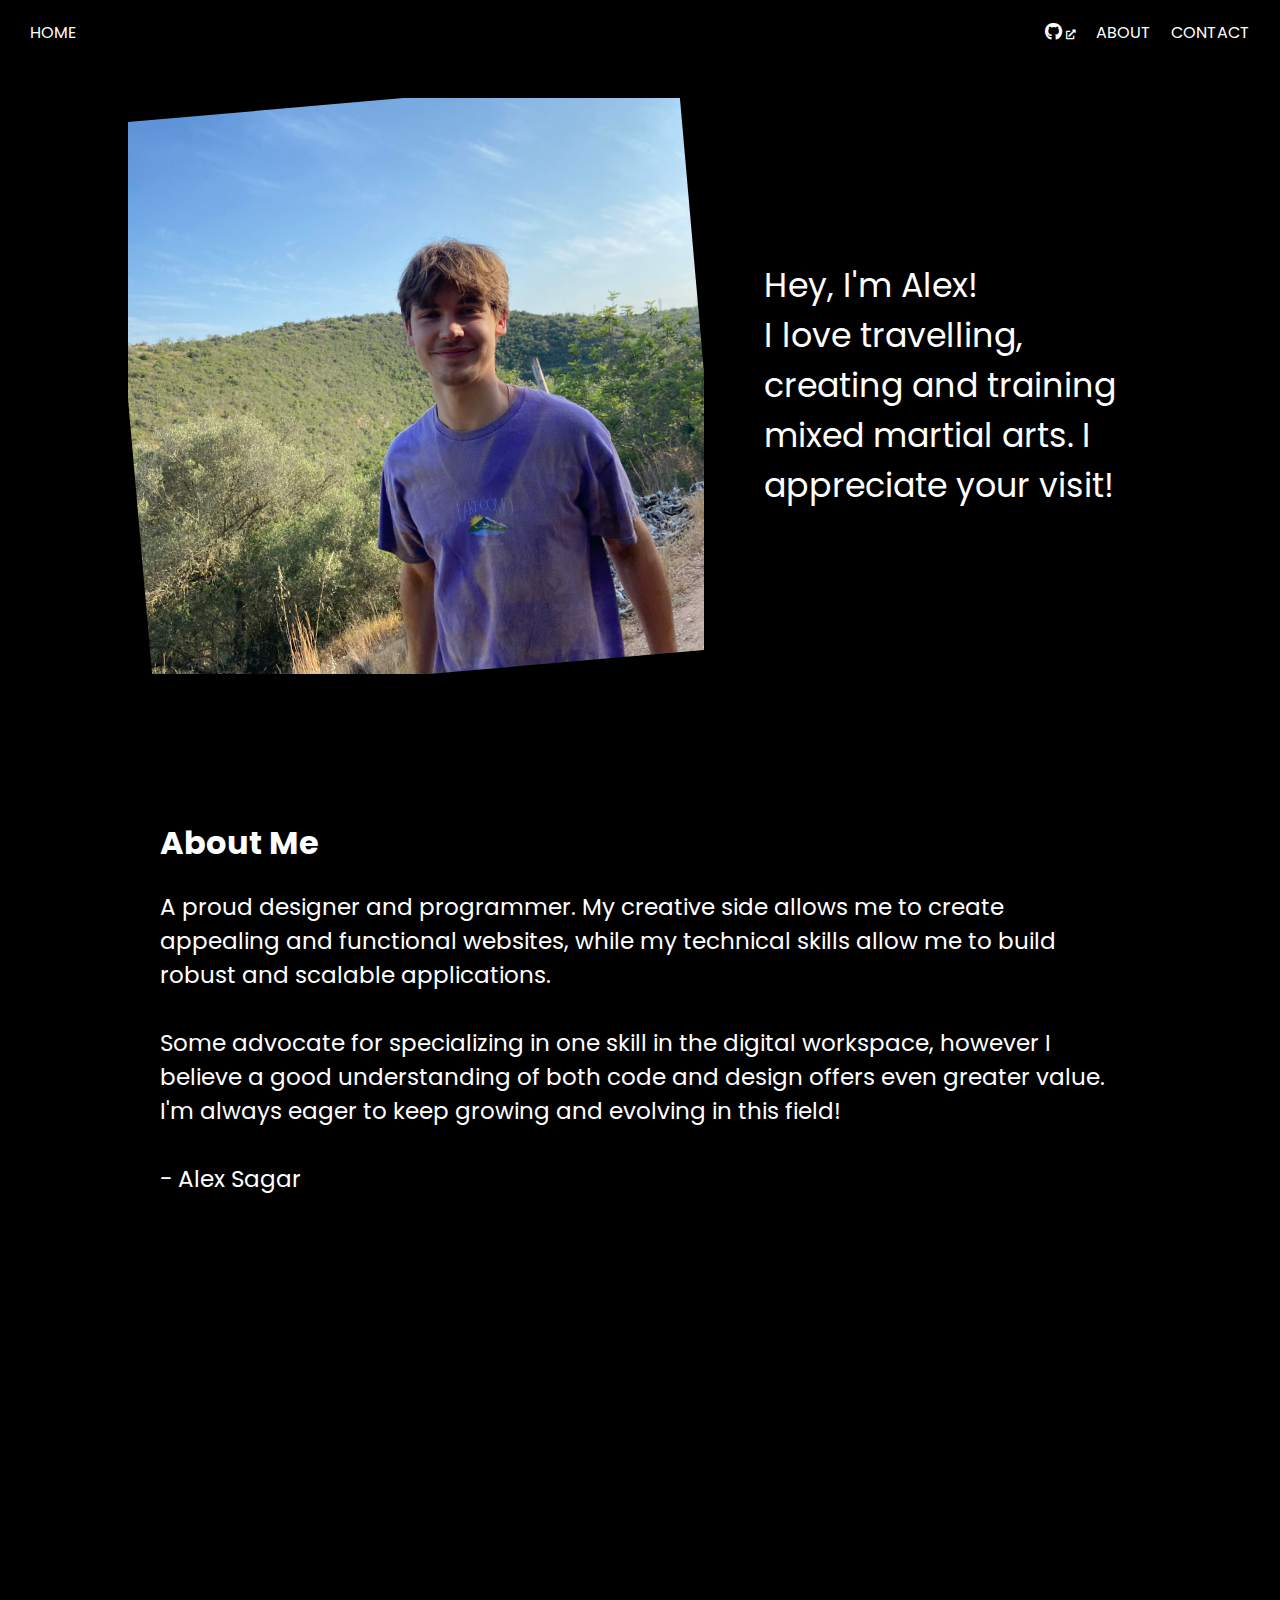
==== about.html @ 1e2120cf "Initial commit" ====
<!DOCTYPE html>
<html lang="en">

<head>
  <meta charset="UTF-8">
  <meta name="viewport" content="width=device-width, initial-scale=1.0">
  <title>About Me - Alex Sagar</title>

  <!-- CSS files -->
  <link rel="stylesheet" href="./styles/style.css">
  <link rel="stylesheet" href="./styles/about.css">

  <!-- Add-ons -->
  <link rel="stylesheet" href="https://cdnjs.cloudflare.com/ajax/libs/font-awesome/5.15.3/css/all.min.css">
  <link rel="icon" href="images/favicon.ico" type="image/x-icon">

  <!-- JS files -->
  <script src="./scripts/app.js"></script>

</head>

<body>

  <!-- Navigation Bar -->
  <div id="nav-placeholder"></div>
  <script>
    fetch('nav.html')
      .then(response => response.text())
      .then(data => {
        document.getElementById('nav-placeholder').innerHTML = data;
      });
  </script>


  <!-- Intro -->
  <section class="about-section intro hidden">
    <div class="image-container">
      <img src="./images/Me-1.jpeg" alt="Alex Sagar" class="about-image-1">
    </div>
    <div class="intro-text">
      <p>Hey, I'm Alex!<br>I love travelling, creating and training mixed martial arts. I appreciate
        your visit!</p>
    </div>
  </section>


  <!-- Text -->
  <section class="about-section hidden">
    <h1>About Me</h1>
    <p>
      A proud designer and programmer. My creative side allows me to create appealing and functional
      websites,
      while my technical skills allow me to build robust and scalable applications. <br><br>
      Some advocate for specializing in one skill in the digital workspace, however I believe a good
      understanding
      of both code and design offers even greater value. I'm always eager to keep growing and evolving in this field!
      <br><br>- Alex Sagar
    </p>
  </section>


  <!-- Links -->
  <section class="about-section hidden links-container">
    <h2>My Online Links:</h2>
    <div>
      <a href="https://github.com/asxgxr" class="button" target="_blank">Github <i
          class="fas fa-external-link-alt"></i></a>
    </div>
    <div>
      <a href="https://linkedin.com/in/alex-sagar" class="button" target="_blank">LinkedIn <i
          class="fas fa-external-link-alt"></i></a>
    </div>
  </section>


  <!-- Software -->
  <section class="about-section hidden">
    <h2>Software</h2>
    <p>
      For software, I use Blender for my 3D work, and Adobe products for SVGs and image manipulation. <br><br>Here's my
      full software breakdown:<br>- Blender (3D Art, Sculpting, VFX, Video Editing)<br>- CSS, Java, HTML
      (Website
      Creation)<br>- Figma (UI/UX Mockups)<br>- Python (Automated Coding, API calls)<br>- Adobe Illustrator (Logos, SVG
      Design)
    </p>
  </section>


  <!-- Contact -->
  <section class="about-section hidden">
    <h2>Contact</h2>
    <p>
      If you’d like to contact me you can do so on my <a href="contact.html">Contact Page</a>
    </p>
  </section>
</body>

</html>
---- styles/style.css ----
@import url('https://fonts.googleapis.com/css2?family=Poppins:wght@200;400;700&display=swap');

body {
  background-color: #000000;
  color: #ffffff;
  font-family: 'Poppins', sans-serif;
  padding-top: 60px;
  overflow-x: hidden;
}

.hidden,
.show {
  transition: all 1s;
  transform: translateX(100%);
  opacity: 0;
}

.show {
  transform: translate(0);
  opacity: 1;
}


nav {
  background-color: #000000;
  color: #ffffff;
  font-family: 'Poppins', sans-serif;
  display: flex;
  justify-content: space-between;
  align-items: center;
  padding: 20px;
  position: fixed;
  top: 0;
  left: 0;
  width: 100%;
  z-index: 1;
}

.nav-left,
.nav-right {
  display: flex;
}

.nav-right {
  margin-right: 40px;
}

nav a {
  color: inherit;
  text-decoration: none;
  margin: 0 10px;
  font-weight: 400;
}

.arrow-container {
  cursor: pointer;
  display: flex;
  flex-direction: column;
  align-items: center;
}

#bounce-arrow {
  position: fixed;
  cursor: pointer;
  left: 50%;
  bottom: 20px;
  transform: translateX(-50%);
  animation: bounce 2s infinite;
}

.arrow-line {
  border: solid #ffffff;
  border-width: 0 3px 3px 0;
  display: inline-block;
  padding: 6px;
  margin: 2px;
  transform: rotate(45deg);
}

@keyframes bounce {

  0%,
  20%,
  50%,
  80%,
  100% {
    transform: translateY(0);
  }

  40% {
    transform: translateY(-20px);
  }

  60% {
    transform: translateY(-10px);
  }
}

.button {
  display: inline-block;
  background-color: black;
  color: white;
  border: 2px solid white;
  padding: 10px 20px;
  font-size: 1rem;
  font-family: 'Poppins', sans-serif;
  cursor: pointer;
  transition: background-color 0.3s, color 0.3s;
  margin: 5px 0;
  text-decoration: none;
}

.button:hover {
  background-color: white;
  color: black;
}

.button:focus {
  outline: none;
}

a {
  color: white;
  text-decoration: underline;
}

/* Loading screen */
#loading-screen {
  position: fixed;
  /* Use fixed positioning to cover the whole screen */
  top: 0;
  left: 0;
  width: 100%;
  /* Cover the full width */
  height: 100%;
  /* Cover the full height */
  background-color: black;
  /* Black background */
  display: flex;
  /* Use flexbox for centering */
  justify-content: center;
  /* Center horizontally */
  align-items: center;
  /* Center vertically */
  z-index: 1000;
  /* Ensure it's above other content */
  color: white;
  /* White text color */
  font-family: 'Poppins', sans-serif;
  /* Use Poppins font */
}

/* Percentage counter style */
.percentage-counter {
  font-size: 13px;
  /* Small text size, adjust as needed */
}
---- styles/about.css ----
/* Shared styles for .about-section */
.about-section {
  display: column;
  align-items: center;
  justify-content: flex-start;
  flex-wrap: wrap;
  max-width: 75vw;
  margin-top: 30px;
  margin-bottom: 145px;
  margin-left: auto;
  margin-right: auto;
}

.about-section.intro {
  max-width: 80vw;
  display: flex;
}

.about-section p {
  font-size: 1.8vw;
}

.about-section.intro .intro-text p {
  font-size: 2.6vw;
}

.about-section.intro .intro-text {
  flex: 1;
  padding-left: 30px;
  margin-left: 30px;
}

.image-container {
  position: relative;
  overflow: hidden;
  width: 100%;
  padding-top: 56.25%;
  max-width: 45vw;
  max-height: auto;
}

.about-text h1,
.about-text h2 {
  text-align: left;
  margin-bottom: 20px;
}

.about-image-1,
.about-image-2 {
  position: absolute;
  top: 0;
  left: 0;
  width: 100%;
  height: 100%;
  object-fit: cover;
}

.about-image-1 {
  transform: rotate(-5deg);
}

.about-image-2 {
  transform: rotate(5deg);
}

.about-section .button {
  display: inline-block;
  margin-right: 10px;
  text-align: left;
}

.about-section.links-container {
  flex-direction: column;
  align-items: flex-start;
}


/* Increase font size for smaller screens */
@media (max-width: 700px) {
  .about-section {
    flex-direction: column;
    align-items: center;
    max-width: 75vw;
  }

  .about-section.intro .intro-text {
    text-align: left;
    margin-left: 0;
    max-width: 100%;
    padding: 0 30px;
    margin-top: 30px;
  }

  .about-section.intro .intro-text p {
    font-size: 1.3rem;
  }

  .about-section p {
    font-size: 1rem;
  }

  .about-section h1,
  .about-section h2 {
    font-size: 5vw;
    text-align: left;
  }

  .image-container {
    width: 100%;
    max-width: 100%;
  }
}
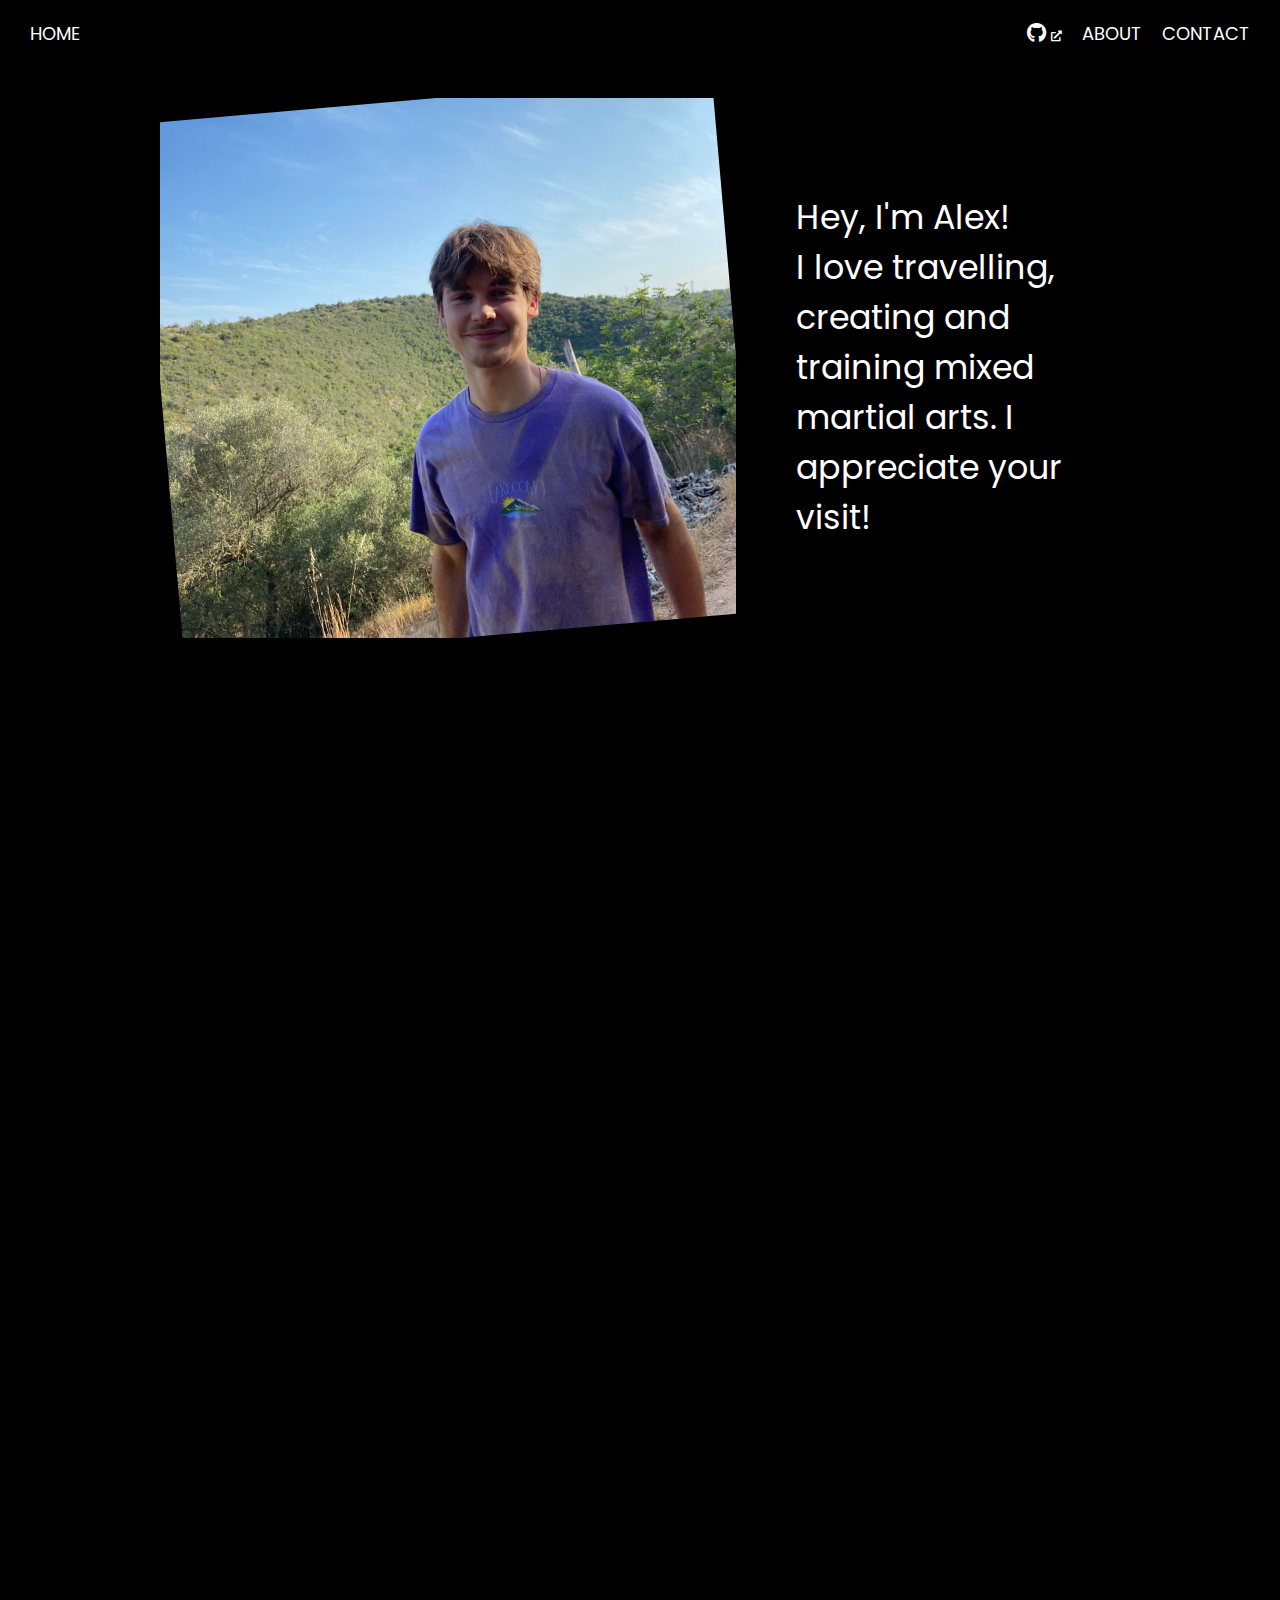
==== commit 731e8101: "Commit" ====
--- a/about.html
+++ b/about.html
@@ -19,7 +19,7 @@
 
 </head>
 
-<body>
+<body class="scrollable-body">
 
   <!-- Navigation Bar -->
   <div id="nav-placeholder"></div>
@@ -48,7 +48,7 @@
   <section class="about-section hidden">
     <h1>About Me</h1>
     <p>
-      A proud designer and programmer. My creative side allows me to create appealing and functional
+      A proud designer and programmer. My creative side allows me to design appealing and functional
       websites,
       while my technical skills allow me to build robust and scalable applications. <br><br>
       Some advocate for specializing in one skill in the digital workspace, however I believe a good
--- a/styles/style.css
+++ b/styles/style.css
@@ -6,6 +6,7 @@
   font-family: 'Poppins', sans-serif;
   padding-top: 60px;
   overflow-x: hidden;
+  overflow-y: hidden;
 }
 
 .hidden,
@@ -50,6 +51,7 @@
   text-decoration: none;
   margin: 0 10px;
   font-weight: 400;
+  font-size: 18px;
 }
 
 .arrow-container {
@@ -154,4 +156,11 @@
 .percentage-counter {
   font-size: 13px;
   /* Small text size, adjust as needed */
+}
+
+/* Class for pages where scrolling is enabled */
+.scrollable-body {
+  overflow-y: auto;
+  overflow-x: hidden;
+  /* Enable scrolling for pages with this class */
 }--- a/styles/about.css
+++ b/styles/about.css
@@ -1,23 +1,31 @@
-/* Shared styles for .about-section */
+/* about.css */
+
 .about-section {
   display: column;
   align-items: center;
   justify-content: flex-start;
   flex-wrap: wrap;
-  max-width: 75vw;
+  max-width: 70vw;
   margin-top: 30px;
-  margin-bottom: 145px;
+  margin-bottom: 150px;
   margin-left: auto;
   margin-right: auto;
 }
 
 .about-section.intro {
-  max-width: 80vw;
+  max-width: 75vw;
   display: flex;
 }
 
 .about-section p {
   font-size: 1.8vw;
+}
+
+.about-text h1,
+.about-text h2 {
+  text-align: left;
+  margin-bottom: 20px;
+  font-size: 2.6vw;
 }
 
 .about-section.intro .intro-text p {
@@ -36,13 +44,6 @@
   width: 100%;
   padding-top: 56.25%;
   max-width: 45vw;
-  max-height: auto;
-}
-
-.about-text h1,
-.about-text h2 {
-  text-align: left;
-  margin-bottom: 20px;
 }
 
 .about-image-1,
@@ -81,6 +82,7 @@
     flex-direction: column;
     align-items: center;
     max-width: 75vw;
+    margin-bottom: 100px;
   }
 
   .about-section.intro .intro-text {
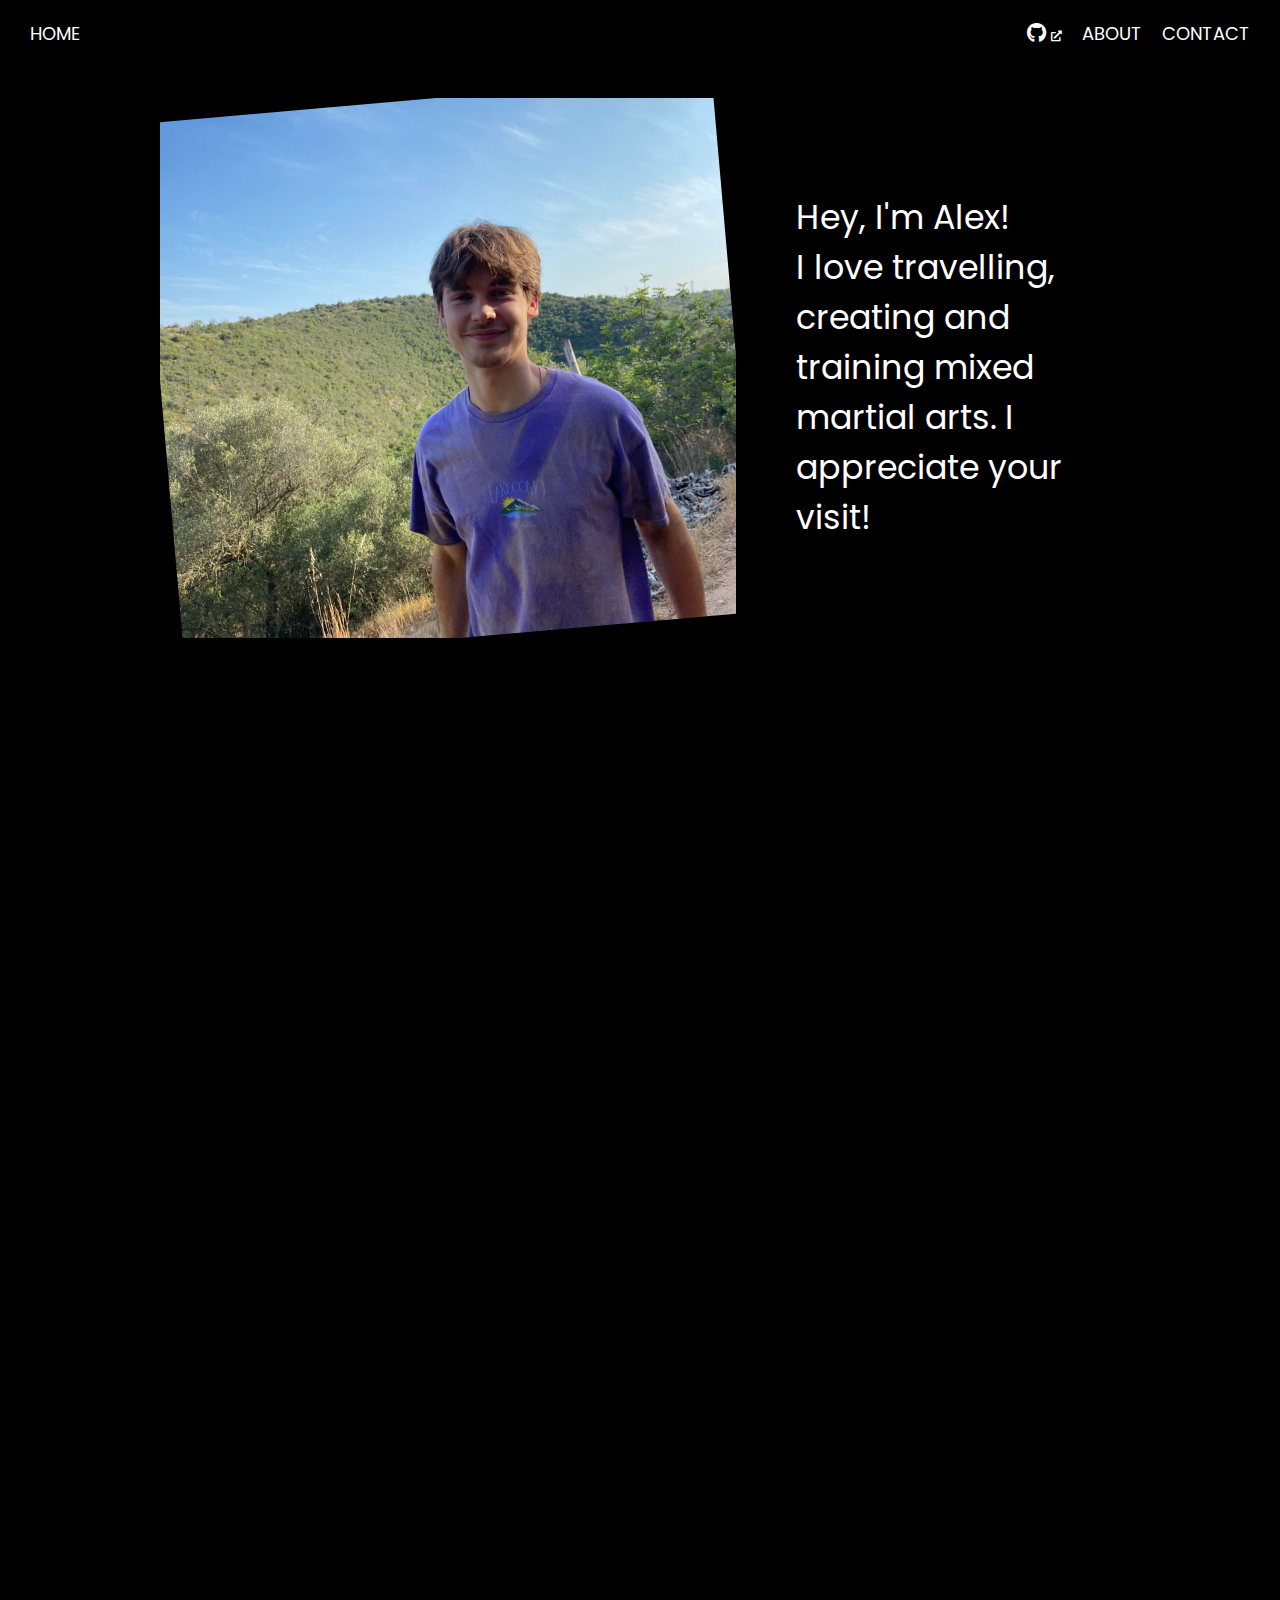
==== commit 70ee47a8: "Update about.html" ====
--- a/about.html
+++ b/about.html
@@ -54,7 +54,6 @@
       Some advocate for specializing in one skill in the digital workspace, however I believe a good
       understanding
       of both code and design offers even greater value. I'm always eager to keep growing and evolving in this field!
-      <br><br>- Alex Sagar
     </p>
   </section>
 
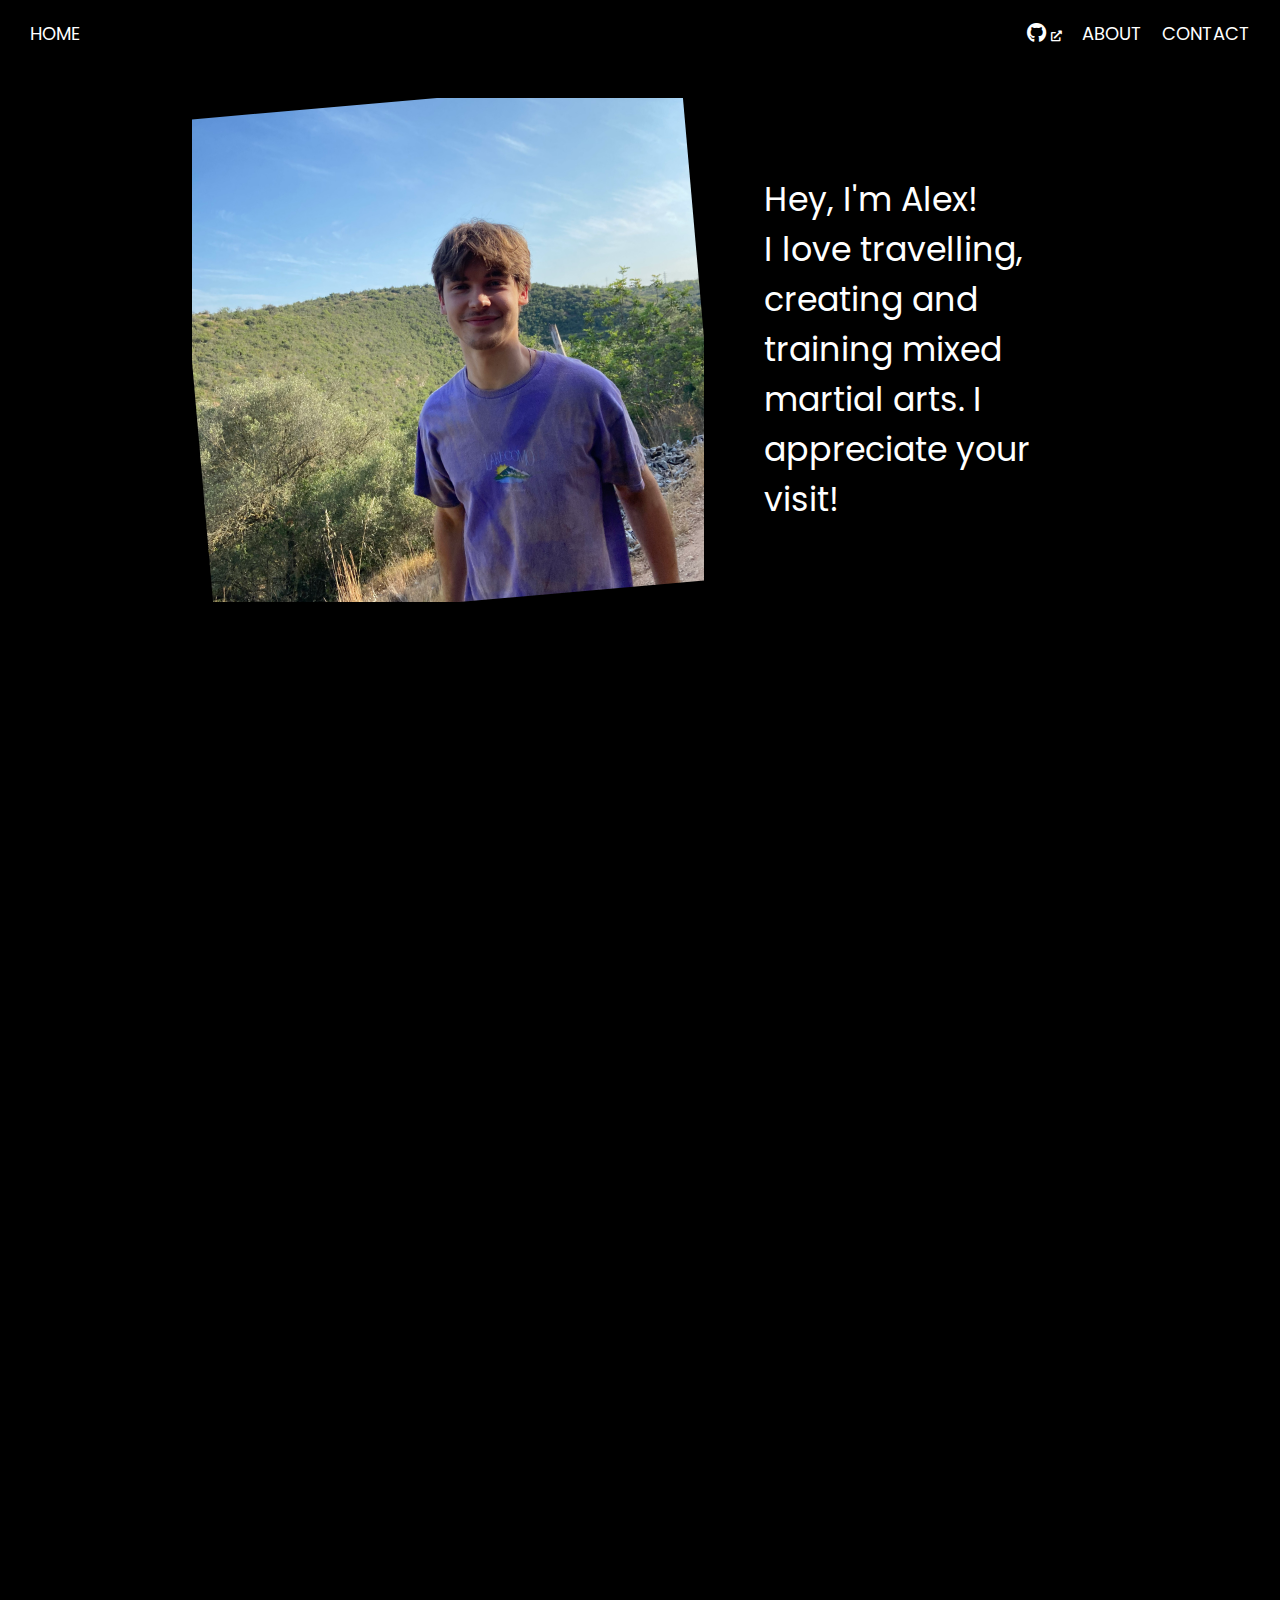
==== commit 99a97e7a: "Bug Fixes" ====
--- a/about.html
+++ b/about.html
@@ -69,6 +69,10 @@
       <a href="https://linkedin.com/in/alex-sagar" class="button" target="_blank">LinkedIn <i
           class="fas fa-external-link-alt"></i></a>
     </div>
+    <div>
+      <a href="https://www.figma.com/@alexsagar" class="button" target="_blank">Figma <i
+          class="fas fa-external-link-alt"></i></a>
+    </div>
   </section>
 
 
--- a/styles/style.css
+++ b/styles/style.css
@@ -9,18 +9,19 @@
   overflow-y: hidden;
 }
 
-.hidden,
-.show {
+/* Hidden Functionality */
+
+.hidden {
   transition: all 1s;
   transform: translateX(100%);
   opacity: 0;
 }
 
 .show {
+  transition: all 1s;
   transform: translate(0);
   opacity: 1;
 }
-
 
 nav {
   background-color: #000000;
@@ -108,7 +109,7 @@
   font-family: 'Poppins', sans-serif;
   cursor: pointer;
   transition: background-color 0.3s, color 0.3s;
-  margin: 5px 0;
+  margin: 10px 0;
   text-decoration: none;
 }
 
@@ -126,38 +127,6 @@
   text-decoration: underline;
 }
 
-/* Loading screen */
-#loading-screen {
-  position: fixed;
-  /* Use fixed positioning to cover the whole screen */
-  top: 0;
-  left: 0;
-  width: 100%;
-  /* Cover the full width */
-  height: 100%;
-  /* Cover the full height */
-  background-color: black;
-  /* Black background */
-  display: flex;
-  /* Use flexbox for centering */
-  justify-content: center;
-  /* Center horizontally */
-  align-items: center;
-  /* Center vertically */
-  z-index: 1000;
-  /* Ensure it's above other content */
-  color: white;
-  /* White text color */
-  font-family: 'Poppins', sans-serif;
-  /* Use Poppins font */
-}
-
-/* Percentage counter style */
-.percentage-counter {
-  font-size: 13px;
-  /* Small text size, adjust as needed */
-}
-
 /* Class for pages where scrolling is enabled */
 .scrollable-body {
   overflow-y: auto;
--- a/styles/about.css
+++ b/styles/about.css
@@ -13,8 +13,20 @@
 }
 
 .about-section.intro {
-  max-width: 75vw;
+  max-width: 70vw;
   display: flex;
+}
+
+.image-container {
+  position: relative;
+  overflow: hidden;
+  width: 100%;
+  padding-top: 56.25%;
+}
+
+.image-container,
+.about-image-1 {
+  max-width: 40vw;
 }
 
 .about-section p {
@@ -36,14 +48,6 @@
   flex: 1;
   padding-left: 30px;
   margin-left: 30px;
-}
-
-.image-container {
-  position: relative;
-  overflow: hidden;
-  width: 100%;
-  padding-top: 56.25%;
-  max-width: 45vw;
 }
 
 .about-image-1,
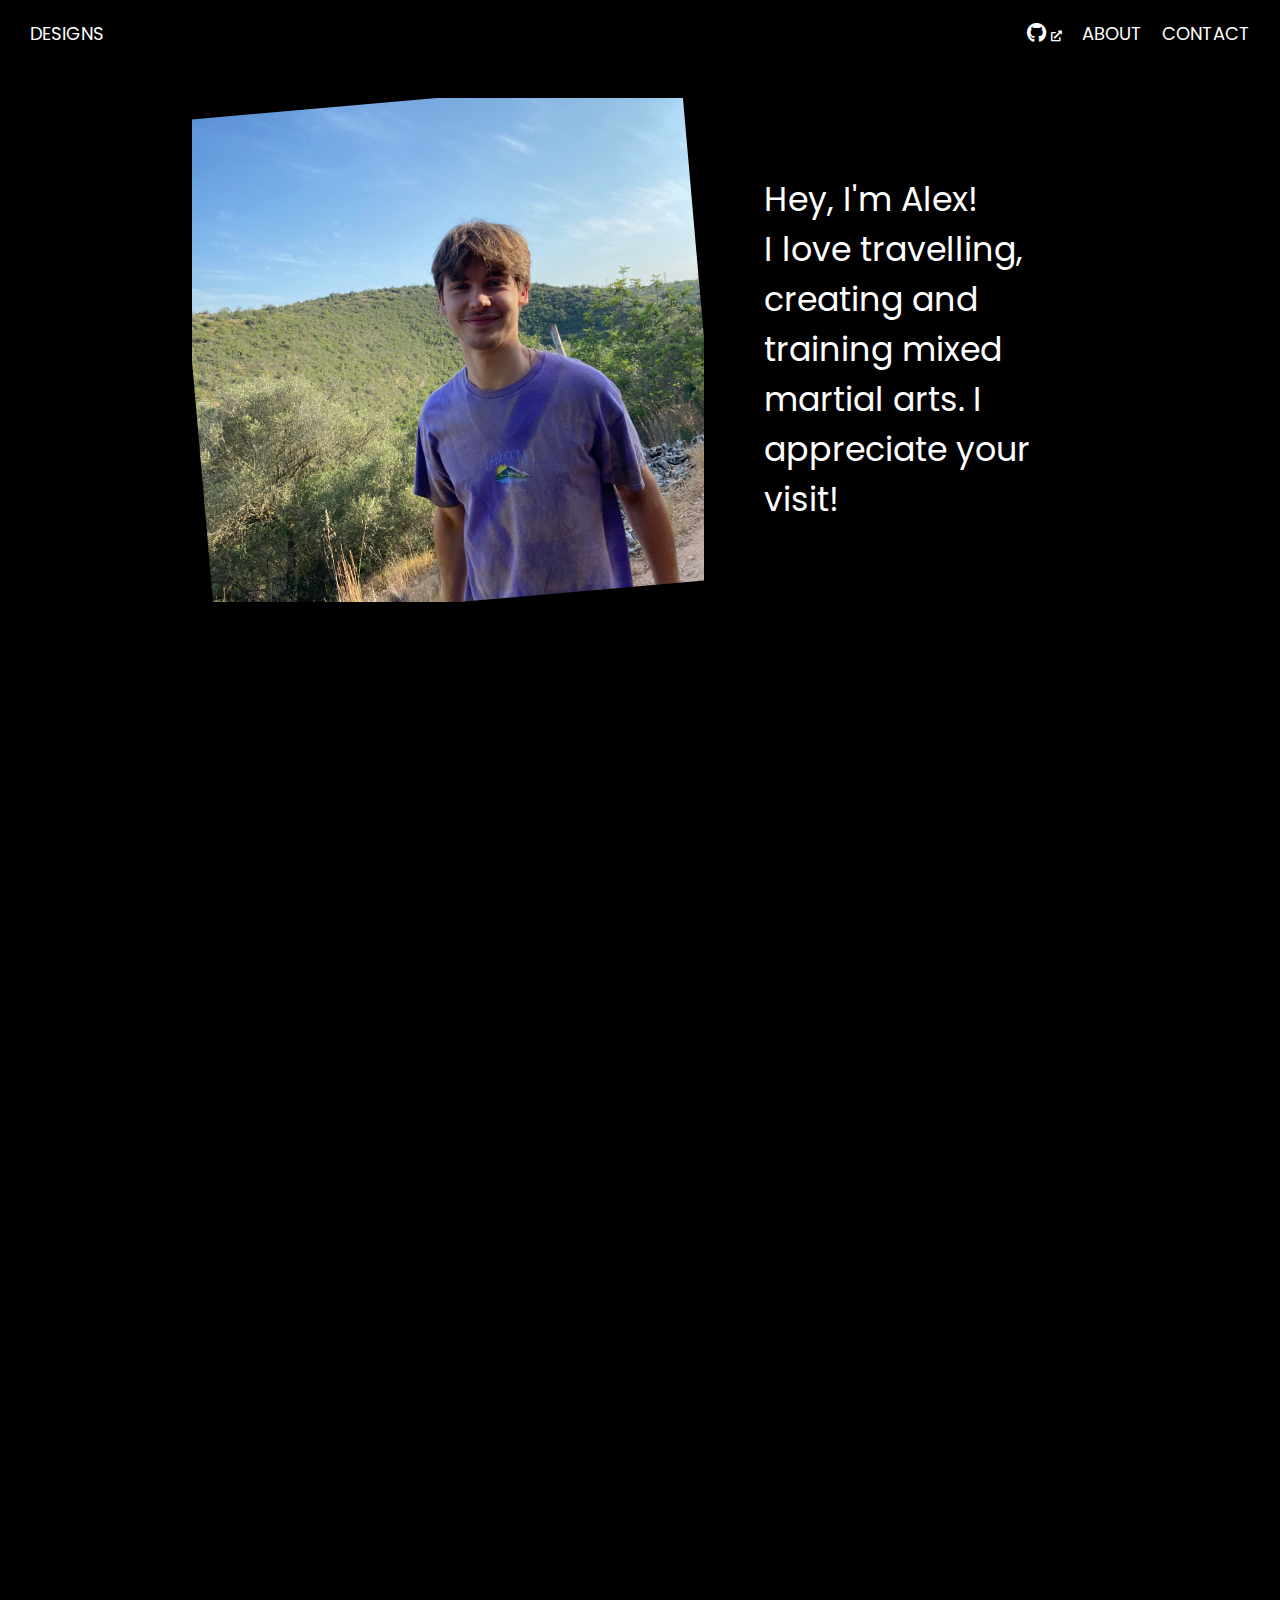
==== commit 18f70e55: "Commit" ====
--- a/about.html
+++ b/about.html
@@ -80,7 +80,8 @@
   <section class="about-section hidden">
     <h2>Software</h2>
     <p>
-      For software, I use Blender for my 3D work, and Adobe products for SVGs and image manipulation. <br><br>Here's my
+      I use Blender for my 3D work; the basics (HTML, CSS, and Java) for websites, and Adobe products for SVGs and image
+      manipulation. <br><br>Here's my
       full software breakdown:<br>- Blender (3D Art, Sculpting, VFX, Video Editing)<br>- CSS, Java, HTML
       (Website
       Creation)<br>- Figma (UI/UX Mockups)<br>- Python (Automated Coding, API calls)<br>- Adobe Illustrator (Logos, SVG
--- a/styles/style.css
+++ b/styles/style.css
@@ -12,16 +12,17 @@
 /* Hidden Functionality */
 
 .hidden {
-  transition: all 1s;
   transform: translateX(100%);
   opacity: 0;
 }
 
 .show {
   transition: all 1s;
-  transform: translate(0);
+  transform: translateX(0);
   opacity: 1;
 }
+
+/* Nav Bar */
 
 nav {
   background-color: #000000;
@@ -54,6 +55,8 @@
   font-weight: 400;
   font-size: 18px;
 }
+
+/* Bounce Arrow */
 
 .arrow-container {
   cursor: pointer;
@@ -99,6 +102,8 @@
   }
 }
 
+/* Buttons */
+
 .button {
   display: inline-block;
   background-color: black;
@@ -131,5 +136,30 @@
 .scrollable-body {
   overflow-y: auto;
   overflow-x: hidden;
-  /* Enable scrolling for pages with this class */
+  scroll-behavior: smooth;
+}
+
+
+/* SCROLL BAR */
+
+::-webkit-scrollbar-track {
+  background-color: transparent;
+}
+
+::-webkit-scrollbar-thumb {
+  background-color: #b3b3b3;
+  border-radius: 10px;
+  border: 3px solid transparent;
+  background-clip: content-box;
+}
+
+::-webkit-scrollbar {
+  width: 12px;
+  display: none;
+}
+
+/* Targets the scrollbar track in Firefox */
+* {
+  scrollbar-color: #b3b3b3 transparent;
+  scrollbar-width: auto;
 }--- a/styles/about.css
+++ b/styles/about.css
@@ -15,6 +15,7 @@
 .about-section.intro {
   max-width: 70vw;
   display: flex;
+  margin-bottom: 180px;
 }
 
 .image-container {
@@ -81,7 +82,7 @@
 
 
 /* Increase font size for smaller screens */
-@media (max-width: 700px) {
+@media (max-width: 768px) {
   .about-section {
     flex-direction: column;
     align-items: center;
@@ -112,7 +113,19 @@
   }
 
   .image-container {
+    margin-top: 35px;
+    max-width: 80vw;
     width: 100%;
+    height: 100%;
+    position: relative;
+    max-height: 50vh;
+  }
+
+  .about-image-1 {
+    position: absolute;
+    top: 50%;
+    left: 50%;
+    transform: translate(-50%, -50%) rotate(-5deg);
     max-width: 100%;
   }
 }